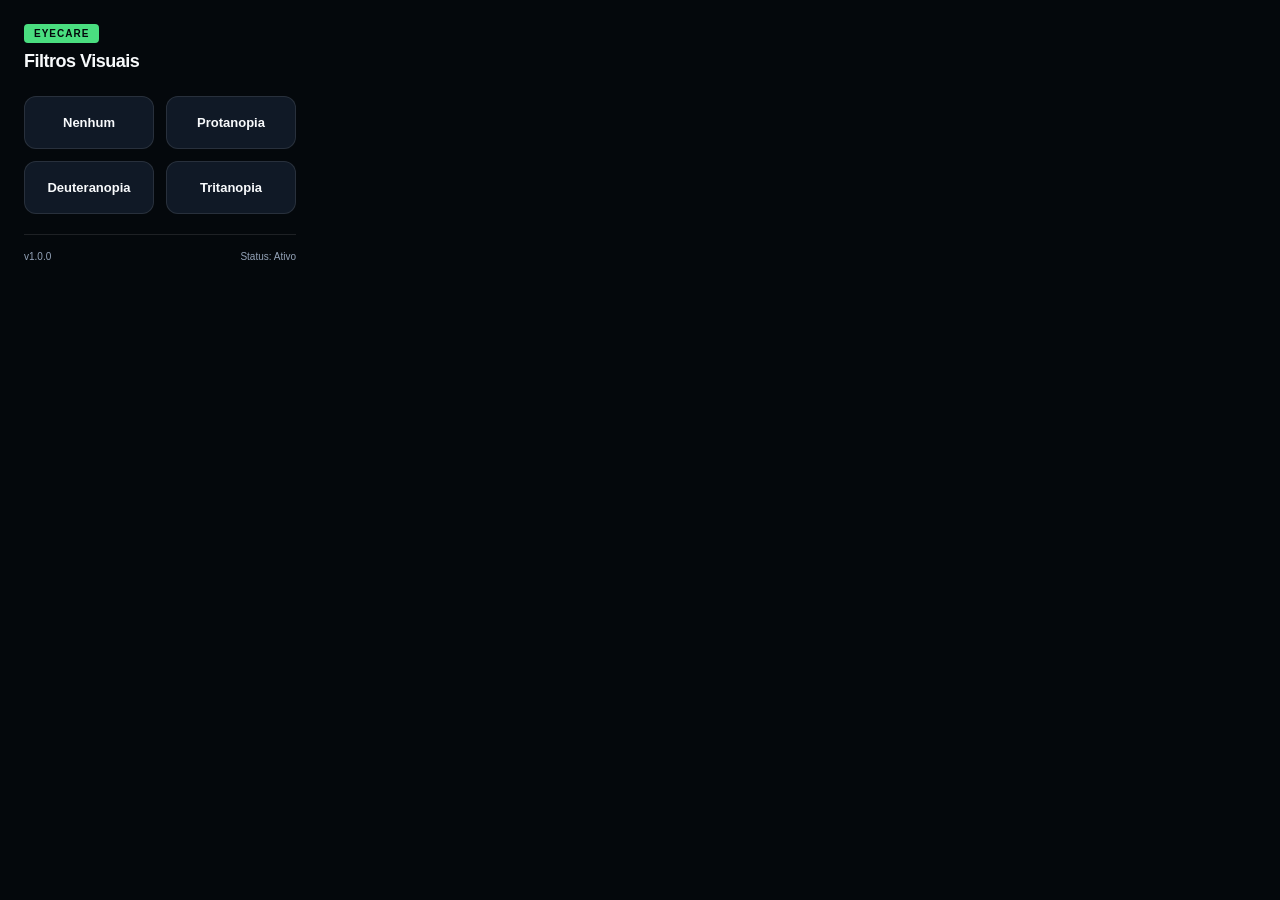
==== extension/popup.html @ 32480348 "FEAT - EXTENSION MVP COMPLEATED" ====
<!DOCTYPE html>
<html lang="pt-BR">
<head>
  <meta charset="UTF-8">
  <link rel="stylesheet" href="popup.css">
</head>
<body>
  <div class="container">
    <header class="header">
      <span class="eyecare-tag">EyeCare</span>
      <h1 class="title">Filtros Visuais</h1>
    </header>

    <div class="filter-grid">
      <button id="none" class="filter-btn">Nenhum</button>
      <button id="protanopia" class="filter-btn">Protanopia</button>
      <button id="deuteranopia" class="filter-btn">Deuteranopia</button>
      <button id="tritanopia" class="filter-btn">Tritanopia</button>
    </div>

    <footer class="footer">
      <span>v1.0.0</span>
      <span>Status: Ativo</span>
    </footer>
  </div>
  <script src="popup.js"></script>
</body>
</html>
---- extension/popup.css ----
:root {
    --background: #04080c;
    --surface: rgba(9, 16, 24, 0.92);
    --surface-alt: rgba(18, 28, 42, 0.92);
    --border: rgba(255, 255, 255, 0.10);
    --primary: #4ade80;
    --text-strong: #f8fafc;
    --text-muted: #94a3b8;
}

body {
    width: 320px; /* Aumentei um pouco a largura */
    margin: 0;
    background-color: var(--background);
    color: var(--text-strong);
    /* Font stack do sistema para parecer a Inter/San Francisco */
    font-family: 'Inter', -apple-system, BlinkMacSystemFont, "Segoe UI", Roboto, sans-serif;
    overflow: hidden; /* Evita barras de rolagem estranhas */
}

/* Container principal com padding generoso para nada encostar nas bordas */
.container {
    padding: 24px;
    display: flex;
    flex-direction: column;
    gap: 20px; /* Espaço uniforme entre os blocos */
}

/* Header com mais respiro */
.header {
    display: flex;
    flex-direction: column;
    align-items: flex-start;
    gap: 8px;
    margin-bottom: 4px;
}

.eyecare-tag {
    background-color: var(--primary);
    color: #04080c;
    font-weight: 800;
    padding: 4px 10px;
    border-radius: 4px; /* Combinando com o estilo do seu site */
    font-size: 10px;
    text-transform: uppercase;
    letter-spacing: 1px;
}

.title {
    font-size: 18px;
    font-weight: 700;
    margin: 0;
    letter-spacing: -0.5px;
}

/* Grid com mais espaçamento */
.filter-grid {
    display: grid;
    grid-template-columns: 1fr 1fr;
    gap: 12px;
}

.filter-btn {
    background: var(--surface-alt);
    border: 1px solid var(--border);
    color: var(--text-strong);
    padding: 18px 12px; /* Mais preenchimento interno */
    border-radius: 12px;
    cursor: pointer;
    transition: all 0.2s ease;
    font-size: 13px;
    font-weight: 600;
}

/* Efeito de hover e active mais suave */
.filter-btn:hover {
    border-color: var(--primary);
    background: rgba(74, 222, 128, 0.08);
}

.filter-btn.active {
    background: var(--primary);
    color: #04080c;
    border-color: var(--primary);
}

/* Footer com linha de separação suave */
.footer {
    padding-top: 16px;
    border-top: 1px solid var(--border);
    display: flex;
    justify-content: space-between;
    align-items: center;
    font-size: 10px;
    color: var(--text-muted);
}

/* Truque para o "arredondamento" */
/* Como o Chrome não deixa arredondar o body do popup, 
   o segredo é garantir que nada toque as quinas */
body::before {
    content: "";
    position: absolute;
    top: 0;
    left: 0;
    right: 0;
    bottom: 0;
    border-radius: 16px; /* O mesmo valor dos botões */
    pointer-events: none; /* Não interfere nos cliques */
}
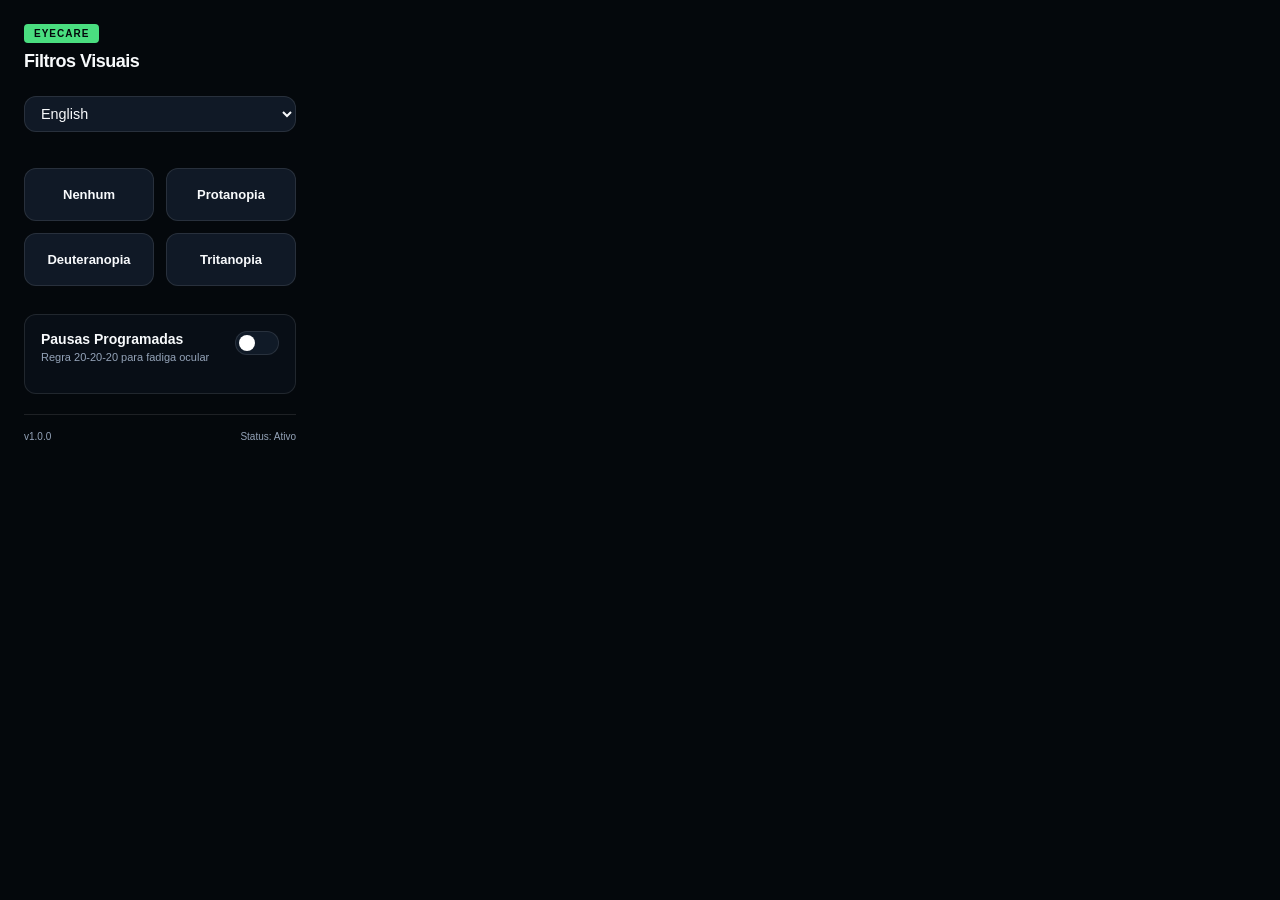
==== commit e94f8620: "UPDATE - IMPROVING NEW I18NEXT SYSTEM" ====
--- a/extension/popup.html
+++ b/extension/popup.html
@@ -8,21 +8,53 @@
   <div class="container">
     <header class="header">
       <span class="eyecare-tag">EyeCare</span>
-      <h1 class="title">Filtros Visuais</h1>
+      <h1 class="title" data-i18n="filters_title">Filtros Visuais</h1>
     </header>
 
+    <div class="language-selection">
+      <select id="language-select" class="language-select">
+        <option value="en">English</option>
+        <option value="pt">Português</option>
+        <option value="es">Español</option>
+        <option value="de">Deutsch</option>
+        <option value="fr">Français</option>
+        <option value="it">Italiano</option>
+        <option value="ru">Русский</option>
+        <option value="jpn">日本語</option>
+      </select>
+    </div>
+
     <div class="filter-grid">
-      <button id="none" class="filter-btn">Nenhum</button>
-      <button id="protanopia" class="filter-btn">Protanopia</button>
-      <button id="deuteranopia" class="filter-btn">Deuteranopia</button>
-      <button id="tritanopia" class="filter-btn">Tritanopia</button>
+      <button id="none" class="filter-btn" data-i18n="filter_none">Nenhum</button>
+      <button id="protanopia" class="filter-btn" data-i18n="filter_protanopia">Protanopia</button>
+      <button id="deuteranopia" class="filter-btn" data-i18n="filter_deuteranopia">Deuteranopia</button>
+      <button id="tritanopia" class="filter-btn" data-i18n="filter_tritanopia">Tritanopia</button>
+    </div>
+
+    <div class="settings-card">
+        <div class="setting-header">
+            <div class="setting-info">
+                <span class="setting-title" data-i18n="pause_title">Pausas Programadas</span>
+                <span class="setting-desc" data-i18n="pause_desc">Regra 20-20-20 para fadiga ocular</span>
+            </div>
+            <label class="switch">
+                <input type="checkbox" id="pause-switch">
+                <span class="slider"></span>
+            </label>
+        </div>
+  
+        <div id="timer-container" class="timer-badge hidden">
+            <span class="timer-dot"></span>
+            <span id="timer-display" class="timer-text">Calculando...</span>
+        </div>
     </div>
 
     <footer class="footer">
       <span>v1.0.0</span>
-      <span>Status: Ativo</span>
+      <span class="status" data-i18n="status_active">Status: Ativo</span>
     </footer>
   </div>
+  <script src="lib/i18next.min.js"></script>
   <script src="popup.js"></script>
 </body>
 </html>
--- a/extension/popup.css
+++ b/extension/popup.css
@@ -107,4 +107,114 @@
     bottom: 0;
     border-radius: 16px; /* O mesmo valor dos botões */
     pointer-events: none; /* Não interfere nos cliques */
+}
+
+.switch {
+  position: relative;
+  display: inline-block;
+  width: 44px;
+  height: 24px;
+}
+
+.switch input { opacity: 0; width: 0; height: 0; }
+
+.slider {
+  position: absolute;
+  cursor: pointer;
+  top: 0; left: 0; right: 0; bottom: 0;
+  background-color: var(--surface-alt);
+  transition: .4s;
+  border-radius: 34px;
+  border: 1px solid var(--border);
+}
+
+.slider:before {
+  position: absolute;
+  content: "";
+  height: 16px; width: 16px;
+  left: 3px; bottom: 3px;
+  background-color: white;
+  transition: .4s;
+  border-radius: 50%;
+}
+
+input:checked + .slider { background-color: var(--primary); }
+input:checked + .slider:before { transform: translateX(20px); background-color: #000; }
+
+/* Card de configurações */
+.settings-card {
+    background: var(--surface);
+    border: 1px solid var(--border);
+    border-radius: 12px;
+    padding: 16px;
+    margin-top: 8px;
+}
+
+.setting-header {
+    display: flex;
+    justify-content: space-between;
+    align-items: flex-start;
+    margin-bottom: 12px;
+}
+
+.setting-title {
+    display: block;
+    font-size: 14px;
+    font-weight: 600;
+    color: var(--text-strong);
+}
+
+.setting-desc {
+    font-size: 11px;
+    color: var(--text-muted);
+}
+
+/* O Timer com cara de Dashboard */
+.timer-badge {
+    display: flex;
+    align-items: center;
+    gap: 8px;
+    background: rgba(74, 222, 128, 0.05); /* Verde do EyeCare bem clarinho */
+    border: 1px dashed rgba(74, 222, 128, 0.3);
+    padding: 8px 12px;
+    border-radius: 8px;
+    font-family: 'JetBrains Mono', monospace; /* Fonte mono dá cara de timer */
+    font-size: 12px;
+    color: var(--primary);
+}
+
+.timer-badge.hidden {
+    display: none;
+}
+
+.timer-dot {
+    width: 6px;
+    height: 6px;
+    background-color: var(--primary);
+    border-radius: 50%;
+    box-shadow: 0 0 8px var(--primary);
+    animation: blink 1.5s infinite;
+}
+
+@keyframes blink {
+    0%, 100% { opacity: 1; }
+    50% { opacity: 0.3; }
+}
+
+.language-select {
+    width: 100%;
+    margin-bottom: 16px;
+    padding: 8px 12px;
+    border-radius: 12px;
+    border: 1px solid var(--border);
+    background: var(--surface-alt);
+    color: var(--text-strong);
+    font-size: 0.9rem;
+    cursor: pointer;
+    outline: none;
+    transition: border-color 0.2s;
+}
+
+.language-select:focus {
+    border-color: var(--primary);
 }
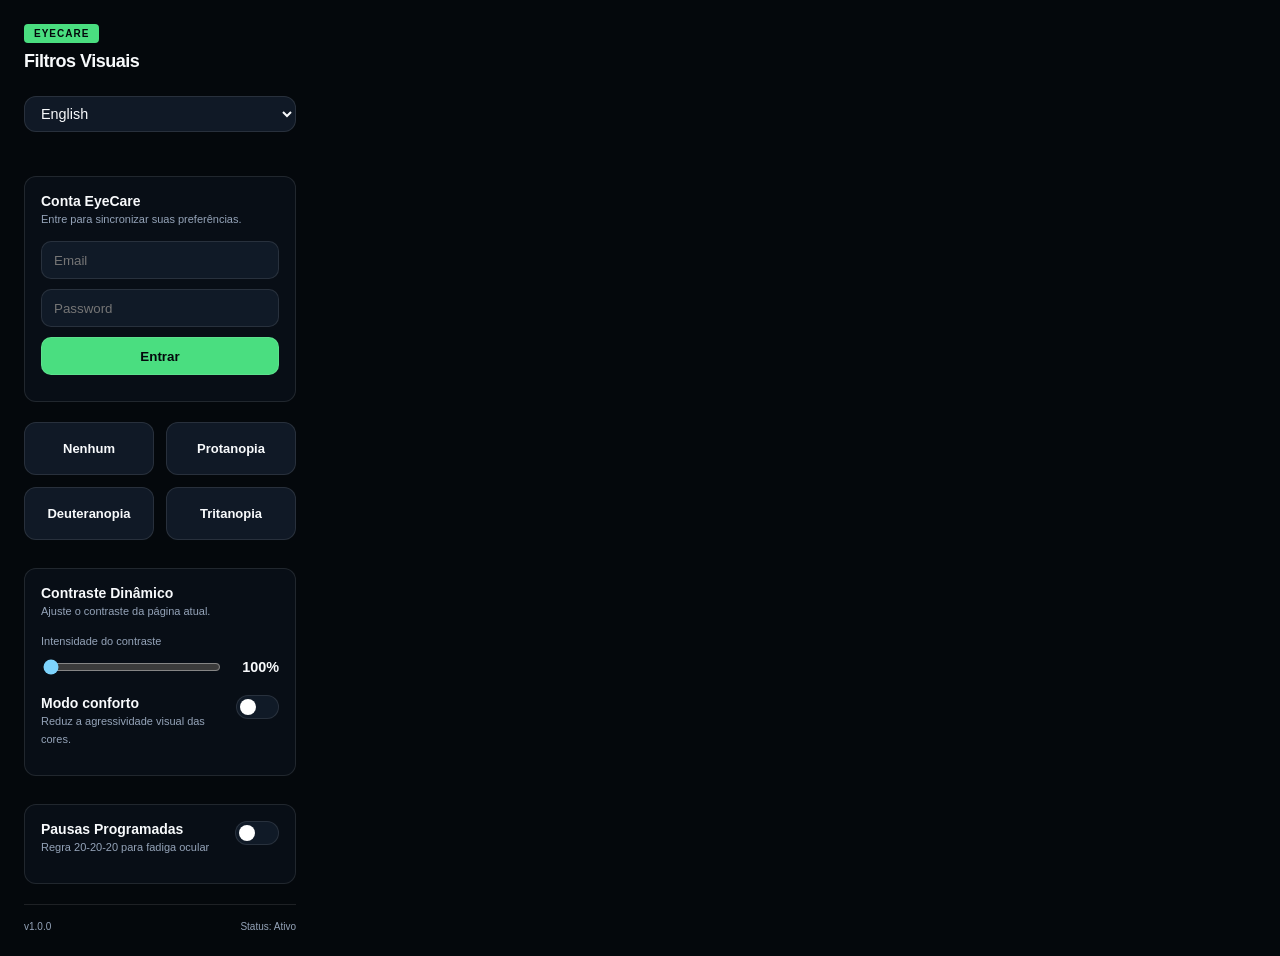
==== commit d73fc64a: "RELEASE  : finish EyeCare Extension V1" ====
--- a/extension/popup.html
+++ b/extension/popup.html
@@ -20,8 +20,44 @@
         <option value="fr">Français</option>
         <option value="it">Italiano</option>
         <option value="ru">Русский</option>
-        <option value="jpn">日本語</option>
+        <option value="ja">日本語</option>
       </select>
+    </div>
+
+    <div class="settings-card" id="auth-card">
+      <div class="setting-header">
+        <div class="setting-info">
+          <span class="setting-title" data-i18n="account_title">Conta EyeCare</span>
+          <span class="setting-desc" data-i18n="account_text">
+            Entre para sincronizar suas preferências.
+          </span>
+        </div>
+      </div>
+
+      <div id="auth-logged-out">
+        <input class="auth-input" type="email" id="login-email" placeholder="Email" data-i18n-placeholder="email">
+        <input class="auth-input" type="password" id="login-password" placeholder="Password" data-i18n-placeholder="password">
+
+        <button type="button" class="auth-btn" id="login-button" data-i18n="login">
+          Entrar
+        </button>
+      </div>
+
+      <div id="auth-logged-in" class="hidden">
+        <span class="setting-desc" id="extension-user-label"></span>
+
+        <div class="auth-actions">
+          <button type="button" class="auth-btn" id="sync-now-button" data-i18n="sync_now">
+            Sincronizar agora
+          </button>
+
+          <button type="button" class="auth-btn danger" id="logout-button" data-i18n="logout">
+            Sair
+          </button>
+        </div>
+      </div>
+
+      <p class="auth-message" id="auth-message"></p>
     </div>
 
     <div class="filter-grid">
@@ -29,6 +65,49 @@
       <button id="protanopia" class="filter-btn" data-i18n="filter_protanopia">Protanopia</button>
       <button id="deuteranopia" class="filter-btn" data-i18n="filter_deuteranopia">Deuteranopia</button>
       <button id="tritanopia" class="filter-btn" data-i18n="filter_tritanopia">Tritanopia</button>
+    </div>
+
+    <div class="settings-card">
+      <div class="setting-header">
+        <div class="setting-info">
+          <span class="setting-title" data-i18n="dynamic_contrast">Contraste Dinâmico</span>
+          <span class="setting-desc" data-i18n="dynamic_contrast_text">
+            Ajuste o contraste da página atual.
+          </span>
+        </div>
+      </div>
+
+      <div class="contrast-control">
+        <label for="contrast-slider" class="setting-desc" data-i18n="contrast">
+          Intensidade do contraste
+        </label>
+
+        <div class="contrast-row">
+          <input
+            type="range"
+            id="contrast-slider"
+            min="100"
+            max="130"
+            value="100"
+            step="1"
+          >
+          <span id="contrast-value">100%</span>
+        </div>
+      </div>
+
+      <div class="setting-header comfort-extension-row">
+        <div class="setting-info">
+          <span class="setting-title" data-i18n="comfort_mode">Modo conforto</span>
+          <span class="setting-desc" data-i18n="comfort_desc">
+            Reduz a agressividade visual das cores.
+          </span>
+        </div>
+
+        <label class="switch">
+          <input type="checkbox" id="comfort-mode">
+          <span class="slider"></span>
+        </label>
+      </div>
     </div>
 
     <div class="settings-card">
--- a/extension/popup.css
+++ b/extension/popup.css
@@ -6,6 +6,12 @@
     --primary: #4ade80;
     --text-strong: #f8fafc;
     --text-muted: #94a3b8;
+}
+
+*,
+*::before,
+*::after {
+  box-sizing: border-box;
 }
 
 body {
@@ -217,4 +223,137 @@
 
 .language-select:focus {
     border-color: var(--primary);
+}
+
+.contrast-control {
+  display: grid;
+  gap: 10px;
+  margin-top: 16px;
+}
+
+.contrast-row {
+  display: grid;
+  grid-template-columns: 1fr auto;
+  align-items: center;
+  gap: 12px;
+}
+
+#contrast-slider {
+  width: 100%;
+  accent-color: #7dd3fc;
+}
+
+#contrast-value {
+  min-width: 48px;
+  text-align: right;
+  color: var(--text-strong, #f8fafc);
+  font-weight: 700;
+  font-size: 0.9rem;
+}
+
+.comfort-extension-row {
+  margin-top: 18px;
+}
+
+.auth-input {
+  width: 100%;
+  min-height: 38px;
+  margin-bottom: 10px;
+  padding: 0 12px;
+  border-radius: 10px;
+  border: 1px solid var(--border);
+  background: var(--surface-alt);
+  color: var(--text-strong);
+  font-family: inherit;
+  outline: none;
+}
+
+.auth-input:focus {
+  border-color: var(--primary);
+}
+
+.auth-btn {
+  width: 100%;
+  min-height: 38px;
+  border: 1px solid var(--border);
+  border-radius: 10px;
+  background: var(--primary);
+  color: #04080c;
+  font-weight: 800;
+  cursor: pointer;
+}
+
+.auth-btn.danger {
+  margin-top: 8px;
+  background: rgba(255, 77, 77, 0.14);
+  color: #fca5a5;
+  border-color: rgba(255, 77, 77, 0.35);
+}
+
+.auth-actions {
+  display: grid;
+  gap: 8px;
+  margin-top: 10px;
+}
+
+.auth-message {
+  margin: 10px 0 0;
+  font-size: 11px;
+  color: var(--text-muted);
+}
+
+.auth-message.error {
+  color: #fca5a5;
+}
+
+.auth-message.success {
+  color: #86efac;
+}
+
+.hidden {
+  display: none !important;
+}
+
+/* ===============================
+   AUTH CARD FIX
+================================ */
+
+#auth-card {
+  overflow: hidden;
+}
+
+#auth-card .setting-header {
+  margin-bottom: 14px;
+}
+
+#auth-card .setting-info {
+  min-width: 0;
+}
+
+#auth-card .setting-title,
+#auth-card .setting-desc {
+  max-width: 100%;
+  overflow-wrap: break-word;
+}
+
+#auth-logged-out,
+#auth-logged-in {
+  width: 100%;
+  min-width: 0;
+}
+
+.auth-input {
+  display: block;
+  width: 100%;
+  max-width: 100%;
+  box-sizing: border-box;
+}
+
+.auth-btn {
+  display: flex;
+  align-items: center;
+  justify-content: center;
+  width: 100%;
+  max-width: 100%;
+  box-sizing: border-box;
 }
